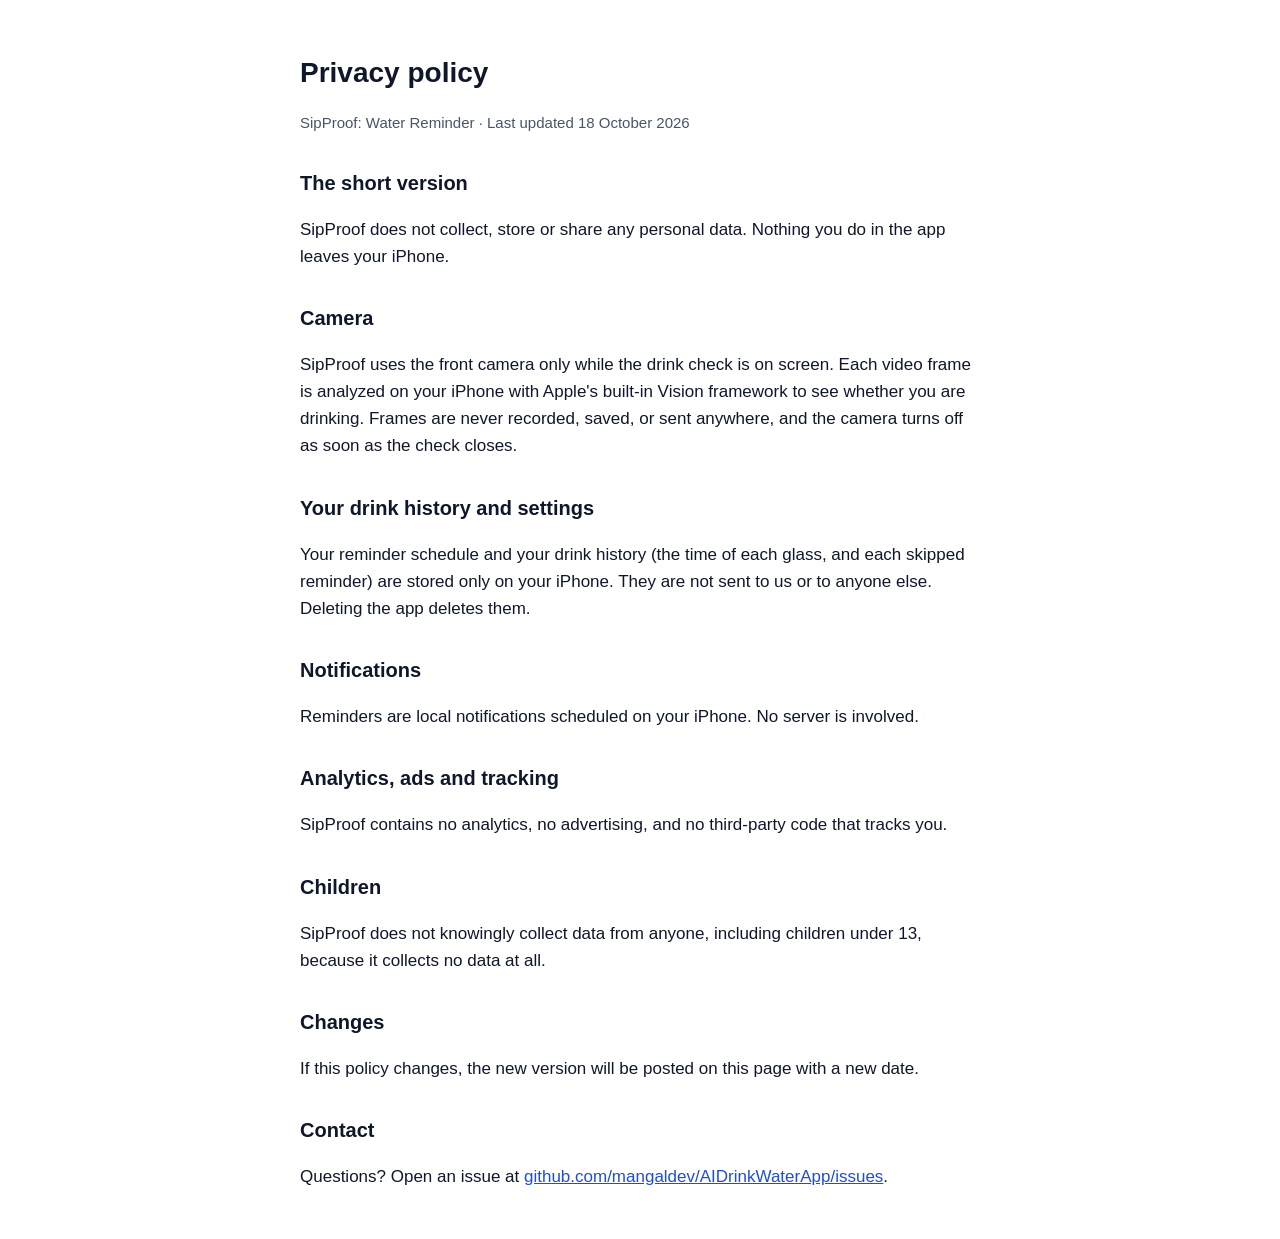
==== docs/privacy.html @ ff40f821 "Make version 1 App Store ready as SipProof - App icon and accent color asset catalog - Display name " ====
<!doctype html>
<html lang="en">
<head>
<meta charset="utf-8">
<meta name="viewport" content="width=device-width, initial-scale=1">
<title>SipProof Privacy Policy</title>
<link rel="stylesheet" href="style.css">
</head>
<body>
<main>
<h1>Privacy policy</h1>
<p class="muted">SipProof: Water Reminder · Last updated 18 October 2026</p>

<h2>The short version</h2>
<p>SipProof does not collect, store or share any personal data. Nothing you do in the app leaves your iPhone.</p>

<h2>Camera</h2>
<p>SipProof uses the front camera only while the drink check is on screen. Each video frame is analyzed on your iPhone with Apple's built-in Vision framework to see whether you are drinking. Frames are never recorded, saved, or sent anywhere, and the camera turns off as soon as the check closes.</p>

<h2>Your drink history and settings</h2>
<p>Your reminder schedule and your drink history (the time of each glass, and each skipped reminder) are stored only on your iPhone. They are not sent to us or to anyone else. Deleting the app deletes them.</p>

<h2>Notifications</h2>
<p>Reminders are local notifications scheduled on your iPhone. No server is involved.</p>

<h2>Analytics, ads and tracking</h2>
<p>SipProof contains no analytics, no advertising, and no third-party code that tracks you.</p>

<h2>Children</h2>
<p>SipProof does not knowingly collect data from anyone, including children under 13, because it collects no data at all.</p>

<h2>Changes</h2>
<p>If this policy changes, the new version will be posted on this page with a new date.</p>

<h2>Contact</h2>
<p>Questions? Open an issue at <a href="https://github.com/mangaldev/AIDrinkWaterApp/issues">github.com/mangaldev/AIDrinkWaterApp/issues</a>.</p>
</main>
</body>
</html>
---- docs/style.css ----
:root { --bg: #ffffff; --text: #0f172a; --muted: #475569; --accent: #1d4ed8; }
@media (prefers-color-scheme: dark) { :root { --bg: #0b1220; --text: #e2e8f0; --muted: #94a3b8; --accent: #60a5fa; } }
body { background: var(--bg); color: var(--text); font: 17px/1.6 -apple-system, BlinkMacSystemFont, "Segoe UI", sans-serif; margin: 0; padding: 32px 16px; }
main { max-width: 680px; margin: 0 auto; }
h1 { font-size: 28px; margin-bottom: 4px; }
h2 { font-size: 20px; margin-top: 32px; }
p, li { color: var(--text); }
.muted { color: var(--muted); font-size: 15px; }
a { color: var(--accent); }
img.icon { width: 72px; height: 72px; border-radius: 16px; }
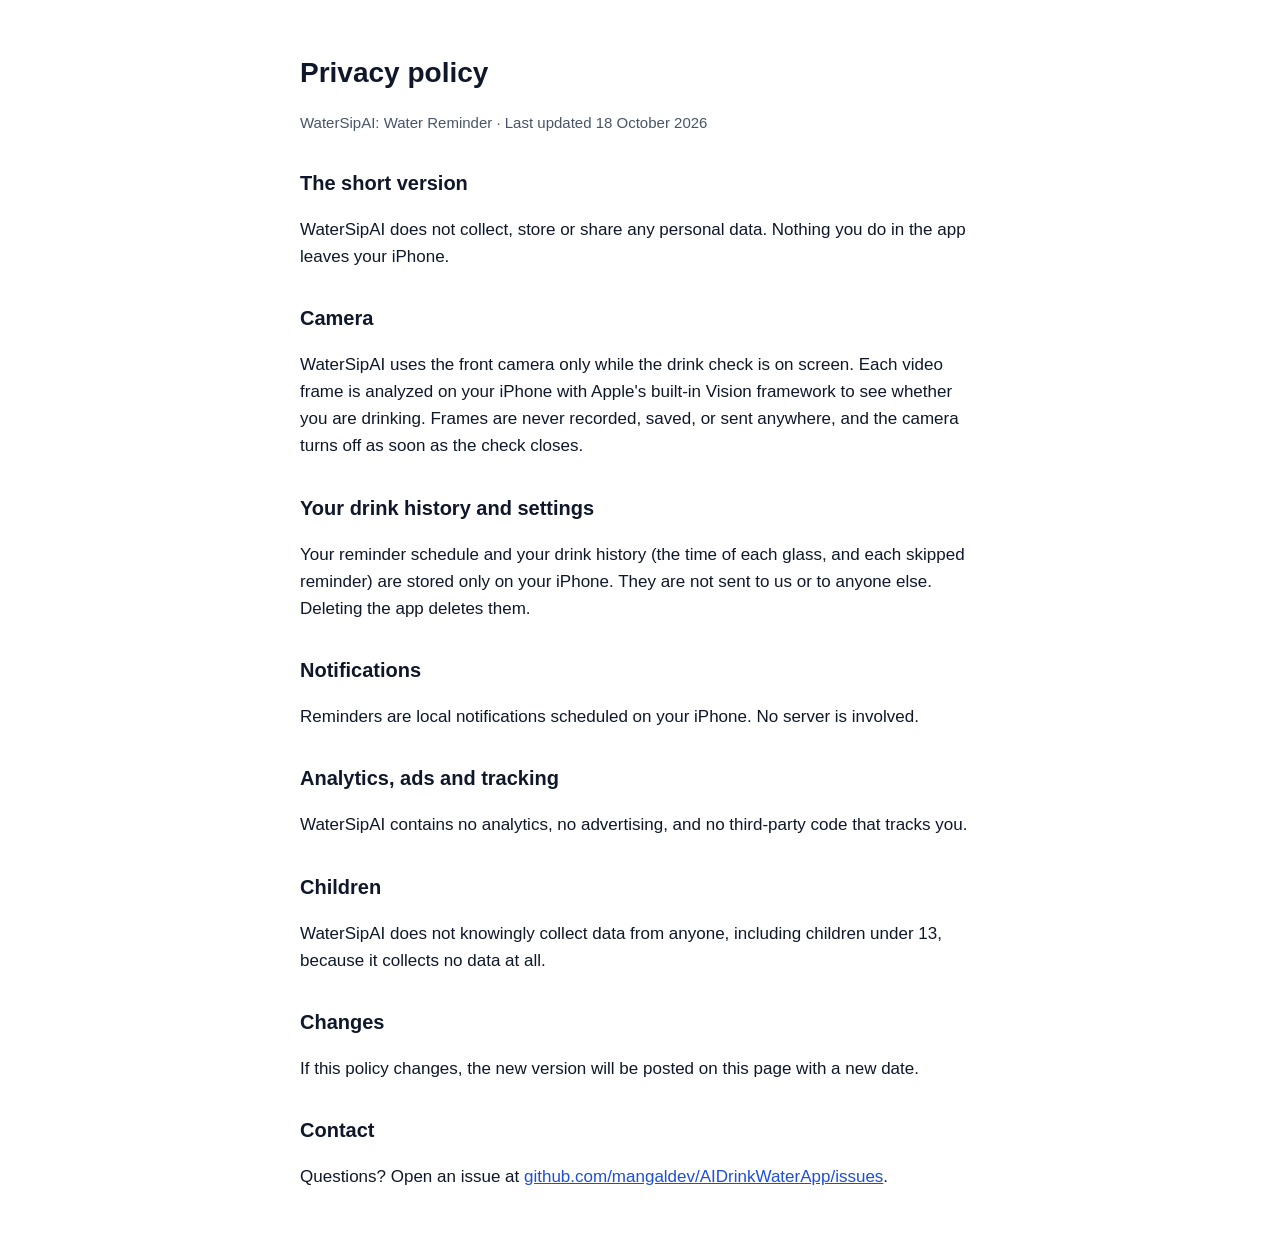
==== commit b7d8c864: "Rename app to WaterSipAI Co-Authored-By: Claude Opus 5.5 (1M context) <noreply@anthropic.com> Claude" ====
--- a/docs/privacy.html
+++ b/docs/privacy.html
@@ -3,19 +3,19 @@
 <head>
 <meta charset="utf-8">
 <meta name="viewport" content="width=device-width, initial-scale=1">
-<title>SipProof Privacy Policy</title>
+<title>WaterSipAI Privacy Policy</title>
 <link rel="stylesheet" href="style.css">
 </head>
 <body>
 <main>
 <h1>Privacy policy</h1>
-<p class="muted">SipProof: Water Reminder · Last updated 18 October 2026</p>
+<p class="muted">WaterSipAI: Water Reminder · Last updated 18 October 2026</p>
 
 <h2>The short version</h2>
-<p>SipProof does not collect, store or share any personal data. Nothing you do in the app leaves your iPhone.</p>
+<p>WaterSipAI does not collect, store or share any personal data. Nothing you do in the app leaves your iPhone.</p>
 
 <h2>Camera</h2>
-<p>SipProof uses the front camera only while the drink check is on screen. Each video frame is analyzed on your iPhone with Apple's built-in Vision framework to see whether you are drinking. Frames are never recorded, saved, or sent anywhere, and the camera turns off as soon as the check closes.</p>
+<p>WaterSipAI uses the front camera only while the drink check is on screen. Each video frame is analyzed on your iPhone with Apple's built-in Vision framework to see whether you are drinking. Frames are never recorded, saved, or sent anywhere, and the camera turns off as soon as the check closes.</p>
 
 <h2>Your drink history and settings</h2>
 <p>Your reminder schedule and your drink history (the time of each glass, and each skipped reminder) are stored only on your iPhone. They are not sent to us or to anyone else. Deleting the app deletes them.</p>
@@ -24,10 +24,10 @@
 <p>Reminders are local notifications scheduled on your iPhone. No server is involved.</p>
 
 <h2>Analytics, ads and tracking</h2>
-<p>SipProof contains no analytics, no advertising, and no third-party code that tracks you.</p>
+<p>WaterSipAI contains no analytics, no advertising, and no third-party code that tracks you.</p>
 
 <h2>Children</h2>
-<p>SipProof does not knowingly collect data from anyone, including children under 13, because it collects no data at all.</p>
+<p>WaterSipAI does not knowingly collect data from anyone, including children under 13, because it collects no data at all.</p>
 
 <h2>Changes</h2>
 <p>If this policy changes, the new version will be posted on this page with a new date.</p>
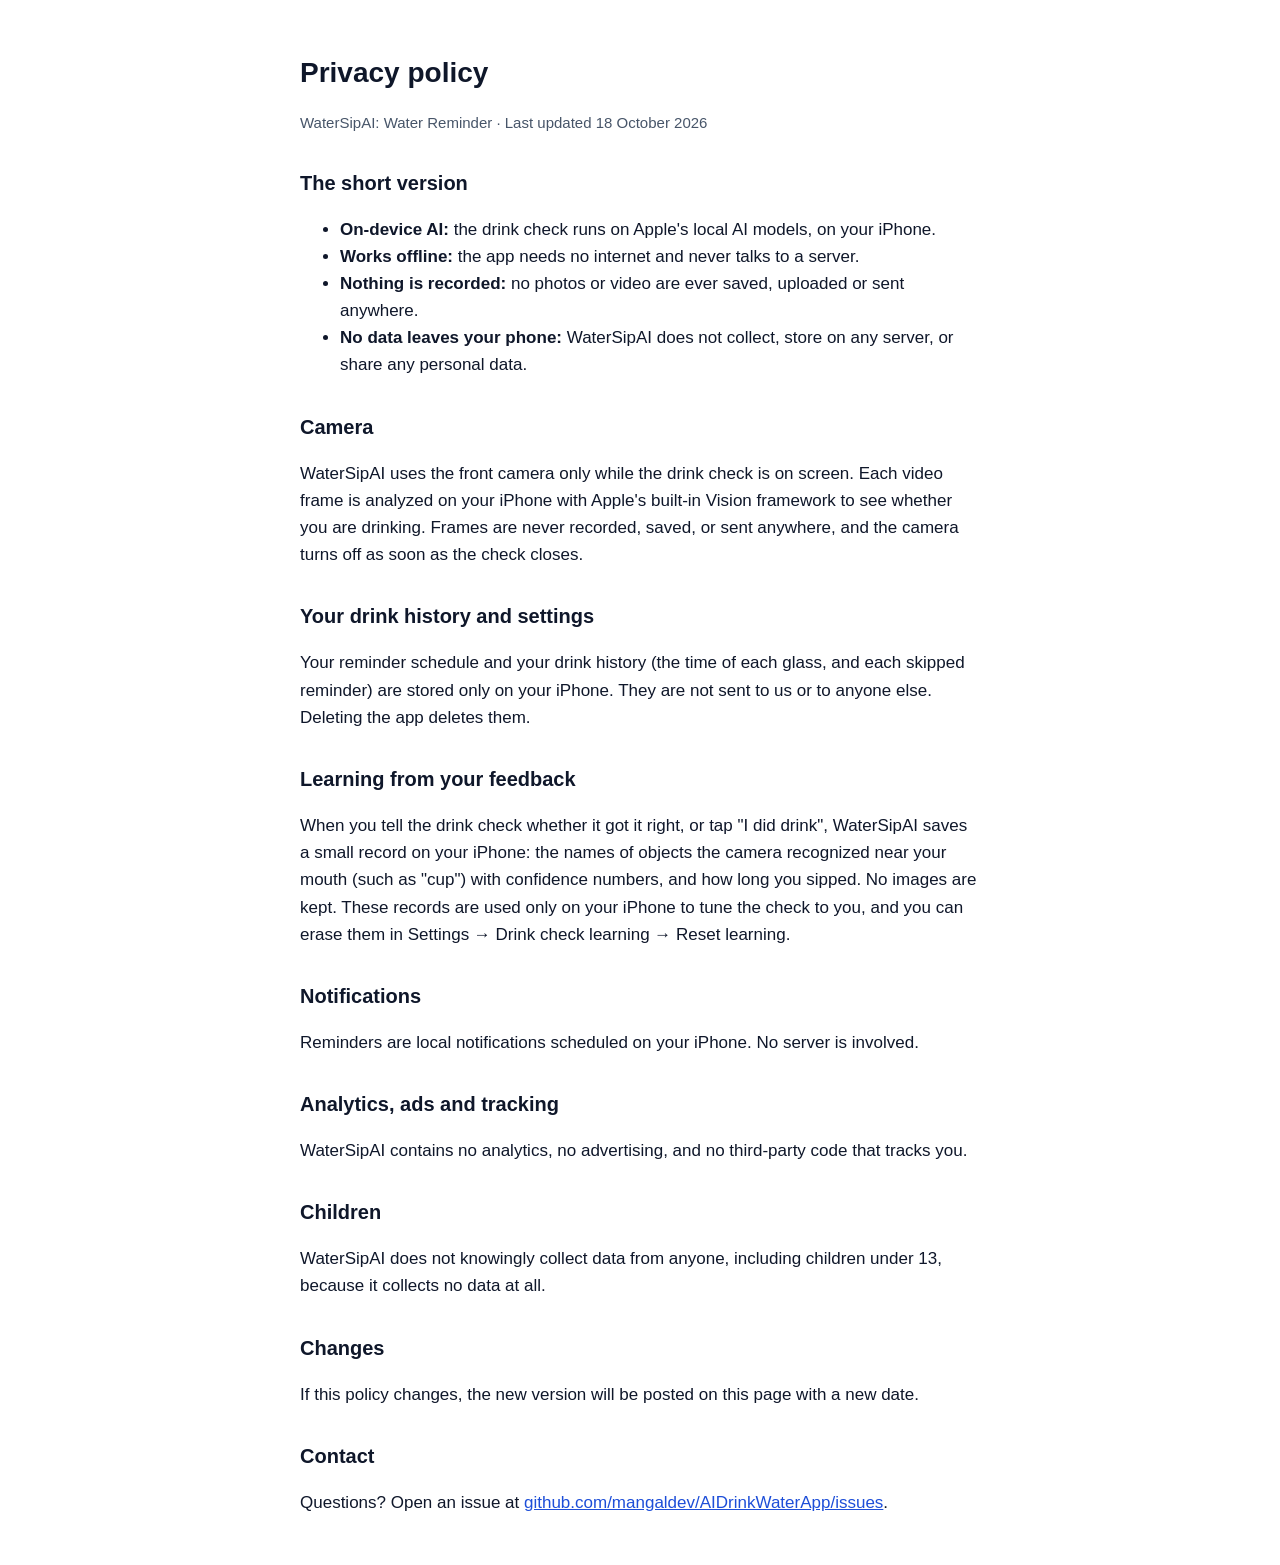
==== commit 5eb3c027: "Learn from feedback on the phone, and put the privacy promise everywhere - After a pass: "Did you ju" ====
--- a/docs/privacy.html
+++ b/docs/privacy.html
@@ -12,13 +12,21 @@
 <p class="muted">WaterSipAI: Water Reminder · Last updated 18 October 2026</p>
 
 <h2>The short version</h2>
-<p>WaterSipAI does not collect, store or share any personal data. Nothing you do in the app leaves your iPhone.</p>
+<ul>
+<li><strong>On-device AI:</strong> the drink check runs on Apple's local AI models, on your iPhone.</li>
+<li><strong>Works offline:</strong> the app needs no internet and never talks to a server.</li>
+<li><strong>Nothing is recorded:</strong> no photos or video are ever saved, uploaded or sent anywhere.</li>
+<li><strong>No data leaves your phone:</strong> WaterSipAI does not collect, store on any server, or share any personal data.</li>
+</ul>
 
 <h2>Camera</h2>
 <p>WaterSipAI uses the front camera only while the drink check is on screen. Each video frame is analyzed on your iPhone with Apple's built-in Vision framework to see whether you are drinking. Frames are never recorded, saved, or sent anywhere, and the camera turns off as soon as the check closes.</p>
 
 <h2>Your drink history and settings</h2>
 <p>Your reminder schedule and your drink history (the time of each glass, and each skipped reminder) are stored only on your iPhone. They are not sent to us or to anyone else. Deleting the app deletes them.</p>
+
+<h2>Learning from your feedback</h2>
+<p>When you tell the drink check whether it got it right, or tap "I did drink", WaterSipAI saves a small record on your iPhone: the names of objects the camera recognized near your mouth (such as "cup") with confidence numbers, and how long you sipped. No images are kept. These records are used only on your iPhone to tune the check to you, and you can erase them in Settings → Drink check learning → Reset learning.</p>
 
 <h2>Notifications</h2>
 <p>Reminders are local notifications scheduled on your iPhone. No server is involved.</p>
